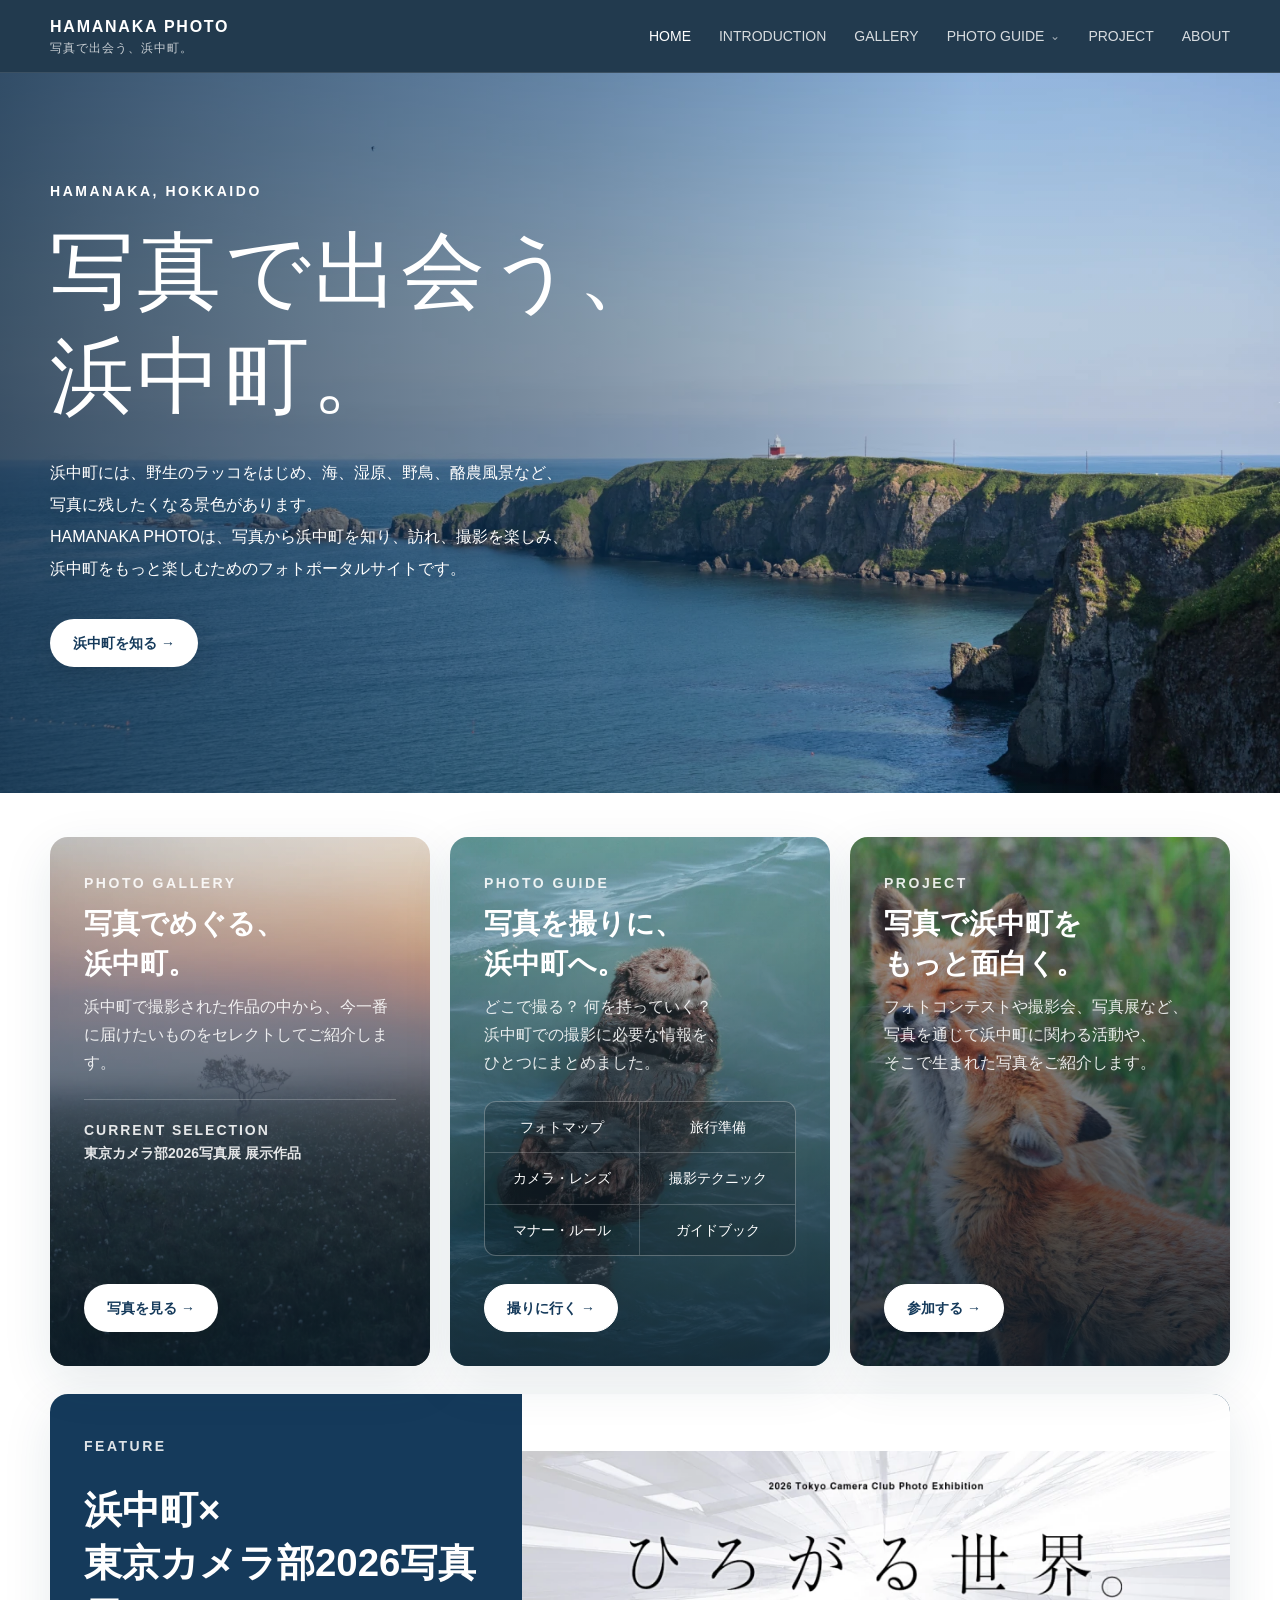
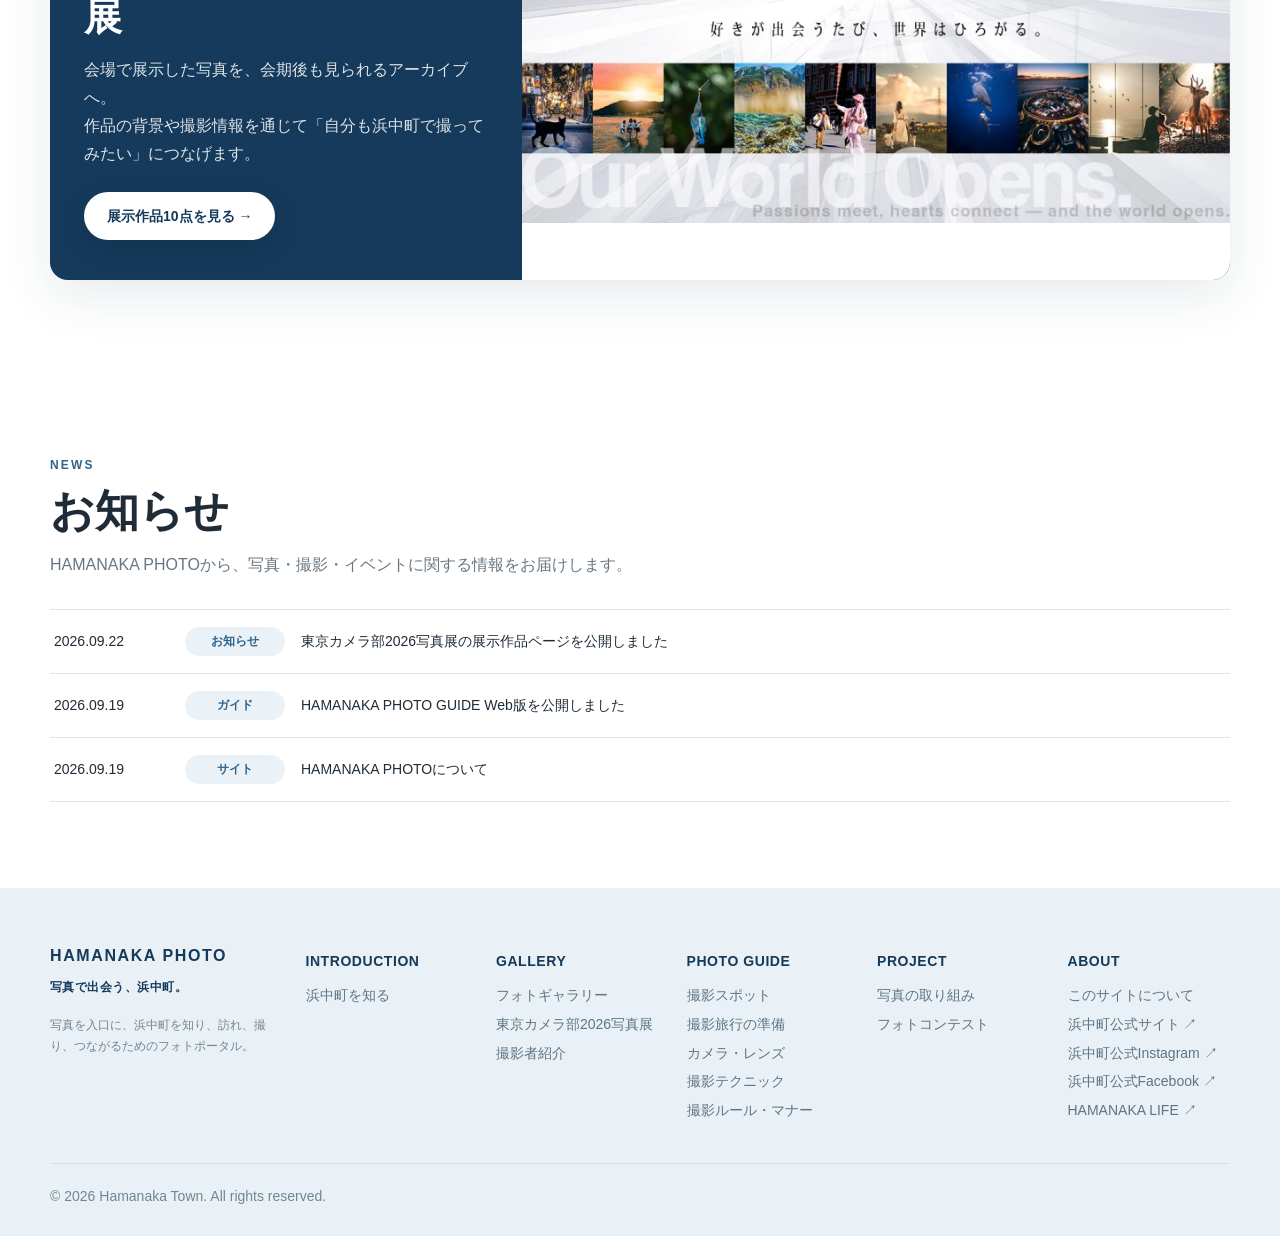
==== index.html @ 863e1f22 "Move gallery release to 18:30 JST" ====
<!doctype html>
<html lang="ja">
<head>
  <link rel="icon" href="favicon.ico" sizes="any">
  <link rel="icon" type="image/png" sizes="32x32" href="assets/icons/favicon-32.png">
  <link rel="apple-touch-icon" sizes="180x180" href="assets/icons/apple-touch-icon.png">
  <meta charset="utf-8">
  <meta name="viewport" content="width=device-width, initial-scale=1">
  <meta name="description" content="北海道浜中町の写真と撮影情報を紹介するフォトポータル。野生のラッコ、霧多布湿原、海、野鳥、酪農風景などの写真、撮影スポット、旅行準備、機材、撮影テクニック、マナーを紹介します。">
  <meta name="theme-color" content="#153a5b">
  <title>HAMANAKA PHOTO｜写真で出会う、浜中町。</title>
  <link rel="stylesheet" href="assets/css/style.css?v=3">
</head>
<body>
<a class="skip-link" href="#main">本文へ移動</a>

<header class="site-header">
  <div class="container header-inner">
    <a class="brand" href="index.html">HAMANAKA PHOTO<small>写真で出会う、浜中町。</small></a>
    <button class="menu-button" type="button" aria-expanded="false" aria-controls="site-nav">MENU</button>
    <nav class="site-nav" id="site-nav" aria-label="メインナビゲーション">
      <a href="index.html" aria-current="page">HOME</a>
      <a href="introduction.html">INTRODUCTION</a>
      <a href="gallery.html">GALLERY</a>
      <a href="guide.html">PHOTO GUIDE</a>
      <a href="project.html">PROJECT</a>
      <a href="about.html">ABOUT</a>
    </nav>
  </div>
</header>

<main id="main">
  <section class="hero">
    <div class="container hero-inner">
      <p class="eyebrow">HAMANAKA, HOKKAIDO</p>
      <h1>写真で出会う、<br>浜中町。</h1>
      <p class="hero-copy">
        浜中町には、野生のラッコをはじめ、海、湿原、野鳥、酪農風景など、<br>写真に残したくなる景色があります。<br>
        HAMANAKA PHOTOは、写真から浜中町を知り、訪れ、撮影を楽しみ、<br>浜中町をもっと楽しむためのフォトポータルサイトです。
      </p>
      <div class="hero-actions">
        <a class="btn btn-light" href="introduction.html">浜中町を知る →</a>
      </div>
    </div>
  </section>

  <div class="container home-main">
    <section class="feature-grid" aria-label="主なコンテンツ">
      <article class="feature-card gallery" data-home-selection-card>
        <p class="eyebrow">PHOTO GALLERY</p>
        <h2>写真でめぐる、<br>浜中町。</h2>
        <p>浜中町で撮影された作品の中から、今一番に届けたいものをセレクトしてご紹介します。</p>
        <div class="current-selection">
          <p class="current-selection-label" data-home-selection-status>COMING SOON</p>
          <p class="current-selection-title" data-home-selection-title aria-live="polite">9月22日18:30公開予定</p>
        </div>
        <div class="card-bottom">
          <a class="btn btn-light" href="gallery.html" data-home-selection-link>写真を見る →</a>
        </div>
      </article>

      <article class="feature-card guide">
        <p class="eyebrow">PHOTO GUIDE</p>
        <h2>写真を撮りに、<br>浜中町へ。</h2>
        <p>どこで撮る？ 何を持っていく？<br>浜中町での撮影に必要な情報を、<br>ひとつにまとめました。</p>
        <div class="mini-links">
          <a href="guide-article.html?article=photo-map">フォトマップ</a>
          <a href="guide-article.html?article=trip">旅行準備</a>
          <a href="guide-article.html?article=gear">カメラ・レンズ</a>
          <a href="guide-article.html?article=technique">撮影テクニック</a>
          <a href="guide-article.html?article=manner">マナー・ルール</a>
          <a href="guide.html#:~:text=ガイドブックを持っていく">ガイドブック</a>
        </div>
        <div class="card-bottom"><a class="btn btn-outline" href="guide.html">撮りに行く →</a></div>
      </article>

      <article class="feature-card project">
        <p class="eyebrow">PROJECT</p>
        <h2>写真で浜中町を<br>もっと面白く。</h2>
        <p>フォトコンテストや撮影会、写真展など、<br>写真を通じて浜中町に関わる活動や、<br>そこで生まれた写真をご紹介します。</p>
        <div class="card-bottom"><a class="btn btn-outline" href="project.html">参加する →</a></div>
      </article>
    </section>

    <section class="feature-banner" aria-label="東京カメラ部2026写真展 特集">
      <div class="copy">
        <p class="eyebrow">FEATURE</p>
        <h2>浜中町×<br>東京カメラ部2026写真展</h2>
        <p>会場で展示した写真を、会期後も見られるアーカイブへ。<br>作品の背景や撮影情報を通じて「自分も浜中町で撮ってみたい」につなげます。</p>
        <p class="feature-release-note" data-exhibition-before>9月22日18:30公開予定</p>
        <a class="btn btn-light" href="gallery.html?selection=tokyo-camera-club-2026" data-exhibition-after hidden>展示作品10点を見る →</a>
      </div>
      <div class="image"><img src="assets/images/01_home/05_CLUB.webp" alt="東京カメラ部2026写真展 キービジュアル"></div>
    </section>
  </div>

  <section class="section">
    <div class="container">
      <div class="section-head">
        <div>
          <h2 class="section-title"><small>NEWS</small>お知らせ</h2>
          <p class="section-lead">HAMANAKA PHOTOから、写真・撮影・イベントに関する情報をお届けします。</p>
        </div>
      </div>
      <div class="news-list">
        <div class="news-row" data-exhibition-news hidden><time datetime="2026-09-22">2026.09.22</time><span class="tag">お知らせ</span><a href="gallery.html?selection=tokyo-camera-club-2026">東京カメラ部2026写真展の展示作品ページを公開しました</a></div>
        <div class="news-row"><time datetime="2026-09-19">2026.09.19</time><span class="tag">ガイド</span><a href="guide.html">HAMANAKA PHOTO GUIDE Web版を公開しました</a></div>
        <div class="news-row"><time datetime="2026-09-19">2026.09.19</time><span class="tag">サイト</span><a href="about.html">HAMANAKA PHOTOについて</a></div>
      </div>
    </div>
  </section>
</main>

<footer class="site-footer">
  <div class="container footer-grid">
    <div class="footer-brand">HAMANAKA PHOTO<br><small>写真で出会う、浜中町。</small></div>
    <div class="footer-col"><h2>写真を見る</h2><a href="gallery.html" data-home-selection-link>現在のセレクション</a><a href="gallery.html?selection=tokyo-camera-club-2026">東京カメラ部2026写真展</a></div>
    <div class="footer-col"><h2>撮りに行く</h2><a href="guide.html">フォトガイド</a><a href="guide-article.html?article=photo-map">フォトマップ</a></div>
    <div class="footer-col"><h2>写真活動</h2><a href="project.html">PROJECT</a><a href="project.html#contest">フォトコンテスト</a></div>
    <div class="footer-col"><h2>ABOUT</h2><a href="introduction.html">浜中町を知る</a><a href="about.html">このサイトについて</a><a href="https://www.townhamanaka.jp/" target="_blank" rel="noopener">浜中町公式サイト ↗</a></div>
  </div>
  <div class="container copyright">© <span data-year></span> Hamanaka Town. All rights reserved.</div>
</footer>

<script src="assets/js/main.js?v=3"></script>
<script src="assets/js/home.js?v=2"></script>
<script src="assets/js/year.js?v=3"></script>
</body>
</html>
---- assets/css/style.css ----
:root {
  --navy: #153a5b;
  --blue: #2f648d;
  --blue-soft: #eaf2f7;
  --green: #6f8b72;
  --green-soft: #eef4ed;
  --sand: #a98654;
  --sand-soft: #f6f0e8;
  --ink: #1f2c38;
  --muted: #687783;
  --line: #dde5ea;
  --paper: #ffffff;
  --bg: #f7f9fa;
  --max: 1180px;
  --radius: 18px;
  --shadow:
    0 16px 50px rgba(22, 55, 82, 0.10);
}

* {
  box-sizing: border-box;
}


html {
  scroll-behavior: smooth;
}


body {
  margin: 0;

  font-size: 16px;

  color: var(--ink);
  background: var(--paper);

  font-family:
    "Noto Sans JP",
    "Yu Gothic",
    "Hiragino Kaku Gothic ProN",
    Meiryo,
    sans-serif;

  line-height: 1.75;

  -webkit-font-smoothing:
    antialiased;
}


img {
  display: block;
  max-width: 100%;
}


a {
  color: inherit;
  text-decoration: none;
}


button,
input,
select,
textarea {
  font: inherit;
}


button {
  cursor: pointer;
}



/* =========================
   ACCESSIBILITY
========================= */

.skip-link {
  position: absolute;

  left: -9999px;
  top: 0;

  z-index: 1000;

  padding: 10px 14px;

  background: #fff;
}


.skip-link:focus {
  left: 10px;
  top: 10px;
}



/* =========================
   COMMON
========================= */

.container {
  width:
    min(
      var(--max),
      calc(100% - 48px)
    );

  margin-inline: auto;
}



/* =========================
   HEADER
========================= */

.site-header {
  position: sticky;

  top: 0;

  z-index: 50;

  border-bottom:
    1px solid
    rgba(255, 255, 255, .12);

  background:
    rgba(16, 42, 63, .92);

  backdrop-filter:
    blur(14px);
}


.header-inner {
  min-height: 72px;

  display: flex;

  align-items: center;
  justify-content: space-between;

  gap: 24px;
}


.brand {
  color: #fff;

  font-weight: 700;

  letter-spacing: .11em;

  line-height: 1.2;
}


.brand small {
  display: block;

  margin-top: 5px;

  font-size: 12px;
  font-weight: 500;

  letter-spacing: .08em;

  opacity: .75;
}


.site-nav {
  display: flex;

  align-items: center;

  gap: 28px;

  color: #fff;

  font-size: 14px;
}


.site-nav a {
  opacity: .82;

  transition: .2s;
}


.site-nav a:hover,
.site-nav a[aria-current="page"] {
  opacity: 1;
}


.menu-button {
  display: none;

  padding: 8px 13px;

  border:
    1px solid
    rgba(255, 255, 255, .28);

  border-radius: 999px;

  background: transparent;

  color: #fff;
}



/* =========================
   HERO
========================= */

.hero {
  min-height: 720px;

  display: grid;

  align-items: center;

  color: #fff;

  background:

    linear-gradient(
      90deg,
      rgba(12, 38, 61, .76) 0%,
      rgba(12, 38, 61, .40) 45%,
      rgba(12, 38, 61, .08) 76%
    ),

    url("../images/01_home/01_HOME.webp")
    center 46% /
    cover
    no-repeat;
}


.hero-inner {
  padding:
    100px 0 120px;
}


.eyebrow {
  margin:
    0 0 16px;

  font-size: 14px;
  font-weight: 700;

  letter-spacing: .18em;

  text-transform: uppercase;
}


.hero h1 {
  max-width: 720px;

  margin: 0;

  font-family:
    "Noto Serif CJK JP",
    "Yu Mincho",
    serif;

  font-size:
    clamp(
      46px,
      7vw,
      84px
    );

  font-weight: 500;

  line-height: 1.25;

  letter-spacing: .04em;
}


.hero-copy {
  max-width: 590px;

  margin:
    28px 0 0;

  font-size: 16px;

  line-height: 2;

  text-shadow:
    0 2px 20px
    rgba(0, 0, 0, .24);
}


.hero-actions {
  display: flex;

  flex-wrap: wrap;

  gap: 12px;

  margin-top: 34px;
}



/* =========================
   BUTTON
========================= */

.btn {
  display: inline-flex;

  align-items: center;
  justify-content: center;

  min-height: 48px;

  padding:
    0 22px;

  border:
    1px solid transparent;

  border-radius: 999px;

  font-size: 14px;
  font-weight: 700;

  transition:
    transform .2s,
    box-shadow .2s,
    background .2s;
}


.btn:hover {
  transform:
    translateY(-2px);
}


.btn-light {
  background: #fff;

  color: var(--navy);

  box-shadow:
    0 8px 30px
    rgba(0, 0, 0, .12);
}


.btn-ghost {
  border-color:
    rgba(255, 255, 255, .55);

  color: #fff;

  background:
    rgba(255, 255, 255, .08);
}


.btn-blue {
  color: #fff;

  background:
    var(--blue);
}


.btn-outline {
  border-color:
    var(--line);

  background: #fff;

  color: var(--navy);
}


.btn-muted {
  color: var(--muted);

  background: #edf1f3;

  cursor: default;
}



/* =========================
   HOME
========================= */

.home-main {
  padding:
    44px 0 92px;
}


.feature-grid {
  display: grid;

  grid-template-columns:
    repeat(3, 1fr);

  gap: 20px;
}


.feature-card {
  position: relative;

  display: flex;

  flex-direction: column;

  min-height: 500px;

  padding: 34px;

  overflow: hidden;

  border-radius:
    var(--radius);

  box-shadow:
    var(--shadow);
}


.feature-card::before {
  content: "";

  position: absolute;

  inset: 0;

  z-index: 0;
}


.feature-card > * {
  position: relative;

  z-index: 1;
}


.feature-card h2 {
  margin:
    8px 0 8px;

  font-size: 28px;

  line-height: 1.45;

  font-weight: 600;
}


.feature-card p {
  margin: 0;

  color: inherit;

  opacity: .88;
}


.feature-card .card-bottom {
  margin-top: auto;

  padding-top: 28px;
}



/* PHOTO GALLERY */

.feature-card.gallery {
  color: #fff;

  background:

    url("../images/01_home/02_GALLERY.webp")
    center /
    cover
    no-repeat;
}


.feature-card.gallery::before {
  background:

    linear-gradient(
      180deg,
      rgba(9, 27, 42, .08),
      rgba(9, 27, 42, .78)
    );
}



/* PHOTO GUIDE */

.feature-card.guide {
  color: var(--ink);

  background:

    url("../images/01_home/03_GUIDE.webp")
    center /
    cover
    no-repeat;
}


.feature-card.guide::before {
  background:

    linear-gradient(
      180deg,
      rgba(246, 250, 245, .80),
      rgba(238, 245, 237, .95)
    );
}



/* PROJECT */

.feature-card.project {
  color: var(--ink);

  background:

    url("../images/01_home/04_PROJECT.webp")
    center /
    cover
    no-repeat;
}


.feature-card.project::before {
  background:

    linear-gradient(
      180deg,
      rgba(255, 255, 255, .48),
      rgba(247, 241, 232, .96)
    );
}



/* CURRENT SELECTION */

.current-selection {
  margin-top: 22px;

  padding-top: 18px;

  border-top:
    1px solid
    rgba(255, 255, 255, .22);
}


.current-selection-label {
  margin:
    0 0 6px;

  font-size: 14px;

  font-weight: 700;

  letter-spacing: .14em;

  opacity: .72;
}


.current-selection-title {
  margin: 0;

  font-size: 14px;

  font-weight: 700;

  line-height: 1.6;
}



/* PHOTO GUIDE LINKS */

.mini-links {
  display: grid;

  grid-template-columns:
    1fr 1fr;

  margin-top: 24px;

  overflow: hidden;

  border:
    1px solid
    rgba(31, 44, 56, .12);

  border-radius: 12px;

  background:
    rgba(255, 255, 255, .55);
}


.mini-links a {
  padding:
    13px 10px;

  text-align: center;

  font-size: 14px;

  border-right:
    1px solid
    rgba(31, 44, 56, .10);

  border-bottom:
    1px solid
    rgba(31, 44, 56, .10);
}


.mini-links a:nth-child(2n) {
  border-right: 0;
}


.mini-links a:nth-last-child(-n+2) {
  border-bottom: 0;
}


.mini-links a:hover {
  background:
    rgba(255, 255, 255, .94);
}



/* =========================
   FEATURE
========================= */

.feature-banner {
  margin-top: 28px;

  display: grid;

  grid-template-columns:
    minmax(280px, .8fr)
    minmax(0, 1.2fr);

  min-height: 310px;

  overflow: hidden;

  border-radius:
    var(--radius);

  color: #fff;

  background:
    var(--navy);

  box-shadow:
    var(--shadow);
}


.feature-banner .copy {
  padding:
    40px 34px;
}


.feature-banner h2 {
  margin:
    8px 0 12px;

  font-size:
    clamp(
      26px,
      3vw,
      40px
    );

  line-height: 1.4;
}


.feature-banner p {
  max-width: 600px;

  margin:
    0 0 24px;

  opacity: .86;
}


.feature-banner .image {
  display: flex;

  align-items: center;
  justify-content: center;

  min-width: 0;

  overflow: hidden;

  background: #fff;
}


.feature-banner .image img {
  width: 100%;
  height: 100%;

  object-fit: contain;
}



/* =========================
   SECTION
========================= */

.section {
  padding:
    86px 0;
}


.section-soft {
  background:
    var(--bg);
}


.section-head {
  display: flex;

  align-items: end;

  justify-content:
    space-between;

  gap: 20px;

  margin-bottom: 30px;
}


.section-title {
  margin: 0;

  font-size:
    clamp(
      28px,
      4vw,
      44px
    );

  line-height: 1.3;
}


.section-title small {
  display: block;

  margin-bottom: 8px;

  color: var(--blue);

  font-size: 12px;

  letter-spacing: .18em;

  text-transform: uppercase;
}


.section-lead {
  max-width: 680px;

  margin:
    12px 0 0;

  color: var(--muted);
}



/* =========================
   GALLERY
========================= */

.preview-grid,
.gallery-grid {
  display: grid;

  grid-template-columns:
    repeat(3, 1fr);

  gap: 18px;
}


.photo-card {
  overflow: hidden;

  border:
    1px solid
    var(--line);

  border-radius: 16px;

  background: #fff;

  transition:
    transform .2s,
    box-shadow .2s;
}


.photo-card:hover {
  transform:
    translateY(-3px);

  box-shadow:
    var(--shadow);
}


.photo-card button {
  width: 100%;

  padding: 0;

  border: 0;

  background:
    transparent;

  text-align: left;

  color: inherit;
}


.photo-thumb {
  width: 100%;

  aspect-ratio: 4 / 3;

  object-fit: cover;
}


.photo-meta {
  padding:
    18px 19px 20px;
}


.photo-meta h3 {
  margin:
    0 0 6px;

  font-size: 17px;
}


.photo-meta p {
  margin: 0;

  color: var(--muted);

  font-size: 14px;
}



/* =========================
   PAST SELECTIONS
========================= */

[data-current-link][hidden] {
  display:
    none !important;
}

.gallery-page [hidden],
.feature-banner [hidden],
.news-row[hidden],
.site-footer [hidden] {
  display: none !important;
}

html:not(.gallery-exhibition-released) a[href*="selection=tokyo-camera-club-2026"],
html:not(.gallery-exhibition-released) a[href="gallery.html#author"] {
  display: none !important;
}


.past-selection-grid {
  display: grid;

  grid-template-columns:
    repeat(
      3,
      minmax(0, 1fr)
    );

  gap: 22px;
}


.selection-card {
  overflow: hidden;

  border:
    1px solid
    var(--line);

  border-radius: 16px;

  background: #fff;

  transition:
    transform .2s ease,
    box-shadow .2s ease;
}


.selection-card:hover {
  transform:
    translateY(-4px);

  box-shadow:
    var(--shadow);
}


.selection-card a {
  display: block;

  height: 100%;
}


.selection-card-image {
  overflow: hidden;

  aspect-ratio:
    16 / 10;

  background:
    #edf2f5;
}


.selection-card-image img {
  width: 100%;
  height: 100%;

  object-fit: cover;

  transition:
    transform .35s ease;
}


.selection-card:hover
.selection-card-image img {
  transform:
    scale(1.03);
}


.selection-card-copy {
  padding: 22px;
}


.selection-year {
  margin:
    0 0 6px;

  color:
    var(--blue);

  font-size: 12px;

  font-weight: 700;

  letter-spacing: .12em;
}


.selection-card-copy h3 {
  margin:
    0 0 10px;

  font-size: 19px;

  line-height: 1.5;
}


.selection-card-copy p {
  margin: 0;

  color:
    var(--muted);

  font-size: 14px;

  line-height: 1.8;
}


.selection-link {
  display: inline-block;

  margin-top: 18px;

  color:
    var(--blue);

  font-size: 14px;

  font-weight: 700;
}



/* =========================
   NEWS
========================= */

.news-list {
  border-top:
    1px solid
    var(--line);
}


.news-row {
  display: grid;

  grid-template-columns:
    115px
    100px
    1fr;

  gap: 16px;

  align-items: center;

  padding:
    17px 4px;

  border-bottom:
    1px solid
    var(--line);

  font-size: 14px;
}


.tag {
  display: inline-flex;

  justify-content: center;

  padding:
    4px 8px;

  border-radius: 999px;

  background:
    var(--blue-soft);

  color:
    var(--blue);

  font-size: 12px;

  font-weight: 700;
}



/* =========================
   PAGE HERO
========================= */

.page-hero {
  padding:
    92px 0 70px;

  background:

    linear-gradient(
      135deg,
      #edf4f8,
      #f9fbfc
    );

  border-bottom:
    1px solid
    var(--line);
}


.page-hero h1 {
  margin:
    7px 0 10px;

  font-size:
    clamp(
      40px,
      6vw,
      68px
    );

  font-family:
    "Noto Serif CJK JP",
    "Yu Mincho",
    serif;

  font-weight: 500;

  line-height: 1.25;
}


.page-hero p {
  max-width: 720px;

  margin: 0;

  color:
    var(--muted);
}



/* =========================
   PHOTOGRAPHERS
========================= */

.author-grid {
  display: grid;

  grid-template-columns:
    repeat(
      2,
      minmax(0, 1fr)
    );

  gap: 24px;

  align-items: start;
}


.author-card {
  display: block;

  align-self: start;

  min-width: 0;

  margin: 0;

  padding: 24px;

  border:
    1px solid
    var(--line);

  border-radius: 14px;

  background: #fff;

  box-shadow:

    0 5px 20px
    rgba(35, 55, 80, .06);
}


.author-fixed {
  display: grid;

  grid-template-columns:
    120px
    minmax(0, 1fr);

  gap: 22px;

  align-items: start;

  min-height: 120px;
}


.author-photo {
  display: block;

  width: 120px;
  height: 120px;

  margin: 0;

  object-fit: cover;

  border-radius: 50%;

  background:
    #edf2f5;

  align-self: start;
}


.author-info {
  min-width: 0;

  padding-top: 3px;
}


.author-info .eyebrow {
  margin:
    0 0 6px;

  color:
    #6482a0;

  font-size: 14px;

  font-weight: 700;

  letter-spacing: .14em;
}


.author-info h2,
.author-info h3 {
  margin:
    0 0 12px;

  color:
    #26384b;

  font-size: 20px;

  font-weight: 500;

  line-height: 1.5;
}


.author-en {
  display: block;

  margin-top: 2px;

  color:
    #758291;

  font-size: 14px;

  font-weight: 400;
}


.took-photos {
  margin: 0;

  color:
    #667789;

  font-size: 14px;

  line-height: 1.7;

  letter-spacing: .03em;
}



/* PROFILE DETAILS */

.author-details {
  margin-top: 20px;

  border-top:
    1px solid
    #e2e8ee;
}


.author-details summary {
  position: relative;

  min-height: 44px;

  padding:
    14px 40px 8px 0;

  list-style: none;

  cursor: pointer;

  color:
    #55799d;

  font-size: 14px;

  font-weight: 500;

  letter-spacing: .05em;

  user-select: none;

  transition:
    color .2s ease;
}


.author-details
summary::-webkit-details-marker {
  display: none;
}


.author-details
summary::marker {
  content: "";
}


.author-details
summary::after {
  content: "+";

  position: absolute;

  top: 8px;
  right: 3px;

  color:
    #65819c;

  font-size: 24px;

  font-weight: 300;

  line-height: 1;
}


.author-details[open]
summary::after {
  content: "−";
}


.author-details
summary:hover {
  color:
    #274f78;
}


.author-details
summary:focus-visible {
  outline:
    2px solid
    var(--blue);

  outline-offset: 4px;

  border-radius: 4px;
}


.author-profile {
  padding:
    12px 0 4px;

  animation:
    authorProfileOpen
    .22s ease;
}


.author-profile p {
  margin: 0;

  color:
    #637285;

  font-size: 14px;

  line-height: 1.9;
}


@keyframes authorProfileOpen {

  from {
    opacity: 0;

    transform:
      translateY(-5px);
  }

  to {
    opacity: 1;

    transform:
      translateY(0);
  }

}



/* =========================
   PHOTO GUIDE
========================= */

.guide-index {
  display: grid;

  grid-template-columns:
    repeat(3, 1fr);

  gap: 18px;
}


.guide-tile {
  min-height: 180px;

  padding: 24px;

  border:
    1px solid
    var(--line);

  border-radius: 16px;

  background: #fff;
}


.guide-tile .num {
  color:
    var(--green);

  font-size: 12px;

  font-weight: 700;

  letter-spacing: .14em;
}


.guide-tile h2 {
  margin:
    8px 0 6px;

  font-size: 20px;
}


.guide-tile p {
  margin: 0;

  color:
    var(--muted);

  font-size: 14px;
}


.guide-block {
  display: grid;

  grid-template-columns:
    .85fr 1.15fr;

  gap: 36px;

  align-items: center;

  padding:
    34px 0;

  border-bottom:
    1px solid
    var(--line);
}


.guide-block img {
  width: 100%;

  aspect-ratio: 4 / 3;

  object-fit: cover;

  border-radius: 16px;
}


.guide-block h2 {
  margin:
    0 0 10px;

  font-size: 28px;
}


.guide-block p {
  color:
    var(--muted);
}


.check-list {
  margin:
    18px 0 0;

  padding-left: 1.25em;
}


.check-list li {
  margin:
    7px 0;
}


.spot-grid {
  display: grid;

  grid-template-columns:
    repeat(3, 1fr);

  gap: 16px;
}


.spot-card {
  padding: 22px;

  border:
    1px solid
    var(--line);

  border-radius: 14px;

  background: #fff;
}


.spot-card h3 {
  margin:
    0 0 6px;
}


.spot-card p {
  margin: 0;

  color:
    var(--muted);

  font-size: 14px;
}



/* =========================
   PROJECT
========================= */

.project-page-title {
  white-space: pre-line;
}

.project-grid {
  display: grid;
  grid-template-columns: repeat(3, minmax(0, 1fr));
  gap: 18px;
}

.project-card {
  min-width: 0;
  min-height: 280px;
  overflow: hidden;
  display: flex;
  flex-direction: column;
  border: 1px solid var(--line);
  border-radius: 18px;
  background: #fff;
}

.project-card-visual {
  overflow: hidden;
  aspect-ratio: 16 / 9;
  background: #edf2f5;
}

.project-card-visual img {
  width: 100%;
  height: 100%;
  object-fit: cover;
}

.project-card-body {
  display: flex;
  flex: 1;
  flex-direction: column;
  min-width: 0;
  padding: 30px;
}

.project-card .eyebrow {
  margin: 0;
  color: var(--blue);
}

.project-card h2 {
  margin: 8px 0;
  font-size: 24px;
  line-height: 1.45;
}

.project-card-text {
  margin: 0;
  color: var(--muted);
  font-size: 16px;
  line-height: 1.85;
}

.project-card-footer {
  margin-top: auto;
  padding-top: 30px;
}

.project-card .status {
  padding-top: 0;
  color: var(--sand);
  font-size: 14px;
  font-weight: 700;
  letter-spacing: .04em;
}
.project-card.is-coming-soon { min-height: 330px; background: linear-gradient(145deg, #fff 0%, #f3f7f9 100%); }
.project-card.is-coming-soon .project-card-body { align-items: center; justify-content: center; text-align: center; }
.project-card.is-coming-soon h2 { margin: 0; color: var(--navy); font-size: clamp(22px, 2.1vw, 30px); letter-spacing: .08em; }
.project-card.is-coming-soon .project-card-text { margin-top: 18px; font-size: 14px; }
.project-card.is-coming-soon .project-card-footer { margin-top: 24px; padding-top: 0; order: -1; }
.project-card.is-coming-soon .status { color: var(--blue); font-size: clamp(24px, 3vw, 36px); font-weight: 800; letter-spacing: .14em; }

.project-card .status-open {
  color: var(--green);
}

.project-card .status-report {
  color: var(--blue);
}

.project-card .status-archive,
.project-card .status-neutral {
  color: var(--muted);
}

.project-card-action {
  margin-top: 16px;
}

.project-card-action .btn {
  width: 100%;
}

.project-empty {
  grid-column: 1 / -1;
  margin: 0;
  padding: 30px;
  border: 1px solid var(--line);
  border-radius: 18px;
  background: var(--bg);
}

@media (max-width: 900px) {
  .project-grid {
    grid-template-columns: repeat(2, minmax(0, 1fr));
  }
}

@media (max-width: 620px) {
  .project-grid {
    grid-template-columns: 1fr;
  }

  .project-card {
    min-height: 0;
  }

  .project-card-body {
    padding: 24px;
  }
}


/* =========================
   ABOUT
========================= */

.about-grid {
  display: grid;

  grid-template-columns:
    1fr 1fr;

  gap: 30px;
}


.note {
  padding:
    20px 22px;

  border-left:
    4px solid
    var(--blue);

  background:
    var(--blue-soft);

  border-radius:
    0 12px 12px 0;
}



/* =========================
   MODAL
========================= */

.modal {
  position: fixed;

  inset: 0;

  z-index: 100;

  display: none;

  align-items: center;
  justify-content: center;

  padding: 30px;

  background:
    rgba(7, 19, 29, .88);
}


.modal.open {
  display: flex;
}


.modal-dialog {
  width:
    calc(100vw - 40px);

  max-width: 1600px;

  height:
    min(90vh, 900px);

  overflow: hidden;

  border-radius: 18px;

  background: #fff;

  box-shadow:

    0 30px 80px
    rgba(0, 0, 0, .35);
}


.modal-grid {
  display: grid;

  grid-template-columns:
    3fr 1fr;

  height: 100%;
}


.modal-image-wrap {
  display: flex;

  align-items: center;
  justify-content: center;

  height: 100%;

  min-height: 0;

  overflow: hidden;

  background:
    #09131c;
}


.modal-image {
  display: block;

  width: 100%;
  height: 100%;

  max-width: 100%;
  max-height: 100%;

  object-fit: contain;
}


.modal-copy {
  position: relative;

  display: flex;

  flex-direction: column;

  height: 100%;

  min-height: 0;

  padding: 34px;

  overflow-y: auto;
}


.modal-copy h2 {
  margin:
    8px 0 10px;

  font-size: 30px;
}


.modal-copy dl {
  margin:
    20px 0;
}


.modal-copy dt {
  color:
    var(--muted);

  font-size: 14px;
}


.modal-copy dd {
  margin:
    0 0 10px;
}


.modal-close {
  float: right;

  width: 40px;
  height: 40px;

  border: 0;

  border-radius: 999px;

  background:
    #edf1f3;
}


.modal-nav {
  position: sticky;

  bottom: 0;

  display: flex;

  gap: 10px;

  margin-top: auto;

  padding-top: 18px;

  border-top:
    1px solid
    var(--line);

  background: #fff;
}


.modal-nav .btn {
  flex: 1;
}



/* =========================
   FOOTER
========================= */

.site-footer {
  padding:
    54px 0 28px;

  background:
    #eaf1f6;

  color:
    #496174;
}


.footer-grid {
  display: grid;

  grid-template-columns:
    1.5fr
    repeat(4, 1fr);

  gap: 34px;
}


.footer-brand {
  font-weight: 800;

  letter-spacing: .1em;

  color:
    var(--navy);
}


.footer-col h2 {
  margin:
    0 0 12px;

  font-size: 14px;

  color:
    var(--navy);
}


.footer-col a {
  display: block;

  margin:
    7px 0;

  font-size: 14px;
}


.copyright {
  margin-top: 34px;

  padding-top: 20px;

  border-top:
    1px solid
    #d3e0e9;

  font-size: 14px;

  color:
    #728593;
}



/* =========================
   TABLET
========================= */

@media (max-width: 900px) {


  .container {
    width:
      min(
        var(--max),
        calc(100% - 34px)
      );
  }


  .menu-button {
    display: inline-flex;
  }


  .site-nav {
    display: none;

    position: absolute;

    top: 72px;

    left: 0;
    right: 0;

    padding:
      18px 24px 24px;

    flex-direction: column;

    align-items:
      flex-start;

    gap: 14px;

    background:
      rgba(16, 42, 63, .98);
  }


  .site-nav.open {
    display: flex;
  }


  .hero {
    min-height: 640px;
  }


  .feature-grid {
    grid-template-columns:
      1fr 1fr;
  }


  .feature-card.project {
    grid-column:
      1 / -1;

    min-height: 350px;
  }


  .feature-banner {
    grid-template-columns:
      1fr 1fr;
  }


  .gallery-grid,
  .preview-grid {
    grid-template-columns:
      repeat(2, 1fr);
  }


  .past-selection-grid {
    grid-template-columns:
      repeat(
        2,
        minmax(0, 1fr)
      );
  }


  .author-fixed {
    grid-template-columns:
      100px
      minmax(0, 1fr);

    gap: 18px;

    min-height: 100px;
  }


  .author-photo {
    width: 100px;
    height: 100px;
  }


  .author-info h2,
  .author-info h3 {
    font-size: 18px;
  }


  .guide-index,
  .spot-grid,
  .project-grid {
    grid-template-columns:
      1fr 1fr;
  }


  .guide-block {
    grid-template-columns:
      1fr;
  }


  .footer-grid {
    grid-template-columns:
      1.5fr
      1fr
      1fr;
  }


  .modal-grid {
    grid-template-columns:
      1fr;
  }


  .modal-image-wrap {
    min-height: 320px;
  }

}



/* =========================
   SMARTPHONE
========================= */

@media (max-width: 620px) {


  .container {
    width:
      min(
        var(--max),
        calc(100% - 26px)
      );
  }


  .header-inner {
    min-height: 64px;
  }


  .site-nav {
    top: 64px;
  }


  .hero {
    min-height: 580px;

    background-position:
      58% center;
  }


  .hero-inner {
    padding:
      74px 0 88px;
  }


  .hero-copy {
    font-size: 16px;
  }


  .hero-actions .btn {
    width: 100%;
  }


  .home-main {
    padding-top: 22px;
  }


  .feature-grid,
  .preview-grid,
  .gallery-grid,
  .guide-index,
  .spot-grid,
  .project-grid,
  .about-grid {
    grid-template-columns:
      1fr;
  }


  .feature-card {
    min-height: 430px;

    padding: 28px;
  }


  .feature-card.project {
    grid-column: auto;
  }


  .feature-banner {
    grid-template-columns:
      1fr;
  }


  .feature-banner .copy {
    padding:
      30px 26px;
  }


  .feature-banner .image {
    min-height: 240px;
  }


  .feature-banner .image img {
    height: auto;

    max-height: 320px;
  }


  .section {
    padding:
      64px 0;
  }


  .section-head {
    align-items:
      flex-start;

    flex-direction:
      column;
  }


  .news-row {
    grid-template-columns:
      92px
      82px;

    gap: 10px;
  }


  .news-row a {
    grid-column:
      1 / -1;
  }


  .past-selection-grid {
    grid-template-columns:
      1fr;
  }


  .author-grid {
    grid-template-columns:
      1fr;

    gap: 16px;
  }


  .author-card {
    padding: 18px;
  }


  .author-fixed {
    grid-template-columns:
      85px
      minmax(0, 1fr);

    gap: 15px;

    min-height: 85px;
  }


  .author-photo {
    width: 85px;
    height: 85px;
  }


  .author-info h2,
  .author-info h3 {
    font-size: 16px;
  }


  .author-en {
    font-size: 14px;
  }


  .footer-grid {
    grid-template-columns:
      1fr 1fr;
  }


  .footer-brand {
    grid-column:
      1 / -1;
  }


  .modal {
    padding: 12px;
  }


  .modal-copy {
    padding:
      24px 20px;
  }


  .modal-image-wrap {
    min-height: 240px;
  }

}



/* =========================
   REDUCED MOTION
========================= */

@media (
  prefers-reduced-motion:
  reduce
) {

  html {
    scroll-behavior: auto;
  }


  .author-profile {
    animation: none;
  }

}

/* =========================================
   HOME 3 CARDS
   DARK MASK STYLE
========================================= */

/* PHOTO GUIDE */
.feature-card.guide {
  color: #fff;
}

.feature-card.guide::before {
  background:
    linear-gradient(
      180deg,
      rgba(9, 27, 42, .12),
      rgba(9, 27, 42, .82)
    );
}


/* PROJECT */
.feature-card.project {
  color: #fff;
}

.feature-card.project::before {
  background:
    linear-gradient(
      180deg,
      rgba(9, 27, 42, .12),
      rgba(9, 27, 42, .82)
    );
}


/* PHOTO GUIDE内の4つの小ボタン */
.feature-card.guide .mini-links {
  border-color:
    rgba(255, 255, 255, .28);

  background:
    rgba(0, 0, 0, .18);
}

.feature-card.guide .mini-links a {
  color: #fff;

  border-color:
    rgba(255, 255, 255, .20);
}

.feature-card.guide .mini-links a:hover {
  background:
    rgba(255, 255, 255, .14);
}


/* GUIDE・PROJECT下部ボタン */
.feature-card.guide .btn-outline,
.feature-card.project .btn-outline {
  border-color: #fff;
  background: #fff;
  color: var(--navy);
}

/* =========================================
   PHOTOGRAPHER
   SNS / QR / RELATED LINKS
========================================= */

.author-socials {
  margin-top: 26px;

  padding-top: 22px;

  border-top:
    1px solid
    var(--line);
}


.author-social-title {
  margin:
    0 0 14px;

  color:
    var(--navy);

  font-size: 14px;
  font-weight: 700;

  letter-spacing: .10em;
}


/* 最大3件を想定 */

.author-social-grid {
  display: grid;

  grid-template-columns:
    repeat(
      3,
      minmax(0, 1fr)
    );

  gap: 12px;
}


/* カード全体をリンク化 */

.author-social-link {
  display: flex;

  flex-direction: column;

  min-width: 0;

  overflow: hidden;

  border:
    1px solid
    var(--line);

  border-radius: 12px;

  background: #fff;

  color:
    inherit;

  text-decoration: none;

  transition:
    transform .2s ease,
    border-color .2s ease,
    box-shadow .2s ease;
}


.author-social-link:hover {
  transform:
    translateY(-3px);

  border-color:
    #bfd1de;

  box-shadow:
    0 10px 28px
    rgba(22, 55, 82, .10);
}


.author-social-link:focus-visible {
  outline:
    2px solid
    var(--blue);

  outline-offset: 3px;
}


/* QRコード・画像部分 */

.author-social-image {
  display: flex;

  align-items: center;
  justify-content: center;

  width: 100%;

  aspect-ratio:
    1 / 1;

  padding: 12px;

  overflow: hidden;

  background: #fff;
}


.author-social-image img {
  display: block;

  width: 100%;
  height: 100%;

  object-fit: contain;
}


/* SNS情報 */

.author-social-copy {
  display: flex;

  flex-direction: column;

  align-items: center;

  min-height: 72px;

  padding:
    11px 10px 13px;

  border-top:
    1px solid
    var(--line);

  text-align: center;
}


/* Instagram / X / Webサイト等 */

.author-social-platform {
  display: block;

  margin-bottom: 4px;

  color:
    var(--blue);

  font-size: 12px;
  font-weight: 700;

  line-height: 1.4;

  letter-spacing: .08em;

  text-transform: uppercase;
}


/* アカウント名 */

.author-social-account {
  display: block;

  max-width: 100%;

  color:
    var(--navy);

  font-size: 14px;
  font-weight: 700;

  line-height: 1.55;

  overflow-wrap: anywhere;
}


/* 外部リンクを示す補助表示 */

.author-social-open {
  display: block;

  margin-top: auto;

  padding-top: 5px;

  color:
    var(--muted);

  font-size: 12px;

  line-height: 1.4;
}


/* =========================================
   TABLET
========================================= */

@media (max-width: 900px) {

  .author-social-grid {
    grid-template-columns:
      repeat(
        2,
        minmax(0, 1fr)
      );
  }

}


/* =========================================
   SMARTPHONE
========================================= */

@media (max-width: 480px) {

  .author-social-grid {
    grid-template-columns:
      1fr;
  }


  .author-social-link {
    display: grid;

    grid-template-columns:
      110px
      minmax(0, 1fr);

    align-items: center;
  }


  .author-social-image {
    width: 110px;

    aspect-ratio:
      1 / 1;

    padding: 10px;
  }


  .author-social-copy {
    align-items:
      flex-start;

    justify-content:
      center;

    min-height: 110px;

    padding:
      14px 16px;

    border-top: 0;

    border-left:
      1px solid
      var(--line);

    text-align: left;
  }

}

/* =========================
   GALLERY TYPOGRAPHY
========================= */

.gallery-page .site-nav { font-size: 16px; }
.gallery-page .section-title { font-size: 26px; }
.gallery-page .section-title small { font-size: 14px; }
.gallery-page .photo-meta h3 { font-size: 18px; }
.gallery-page .author-social-platform,
.gallery-page .author-social-open { font-size: 14px; }
.gallery-page .author-details summary,
.gallery-page .author-profile p,
.gallery-page .btn,
.gallery-page .site-footer .footer-col > a { font-size: 16px; }
.gallery-page .modal-copy h2 { font-size: 26px; }
.gallery-page .past-selection-grid > .section-lead:only-child {
  grid-column: 1 / -1;
  max-width: none;
}

@media (max-width: 620px) {
  .gallery-page .section-title { font-size: 22px; }
  .gallery-page .author-info h2,
  .gallery-page .author-info h3 { font-size: 18px; }
  .gallery-page .modal-copy h2 { font-size: 22px; }
}
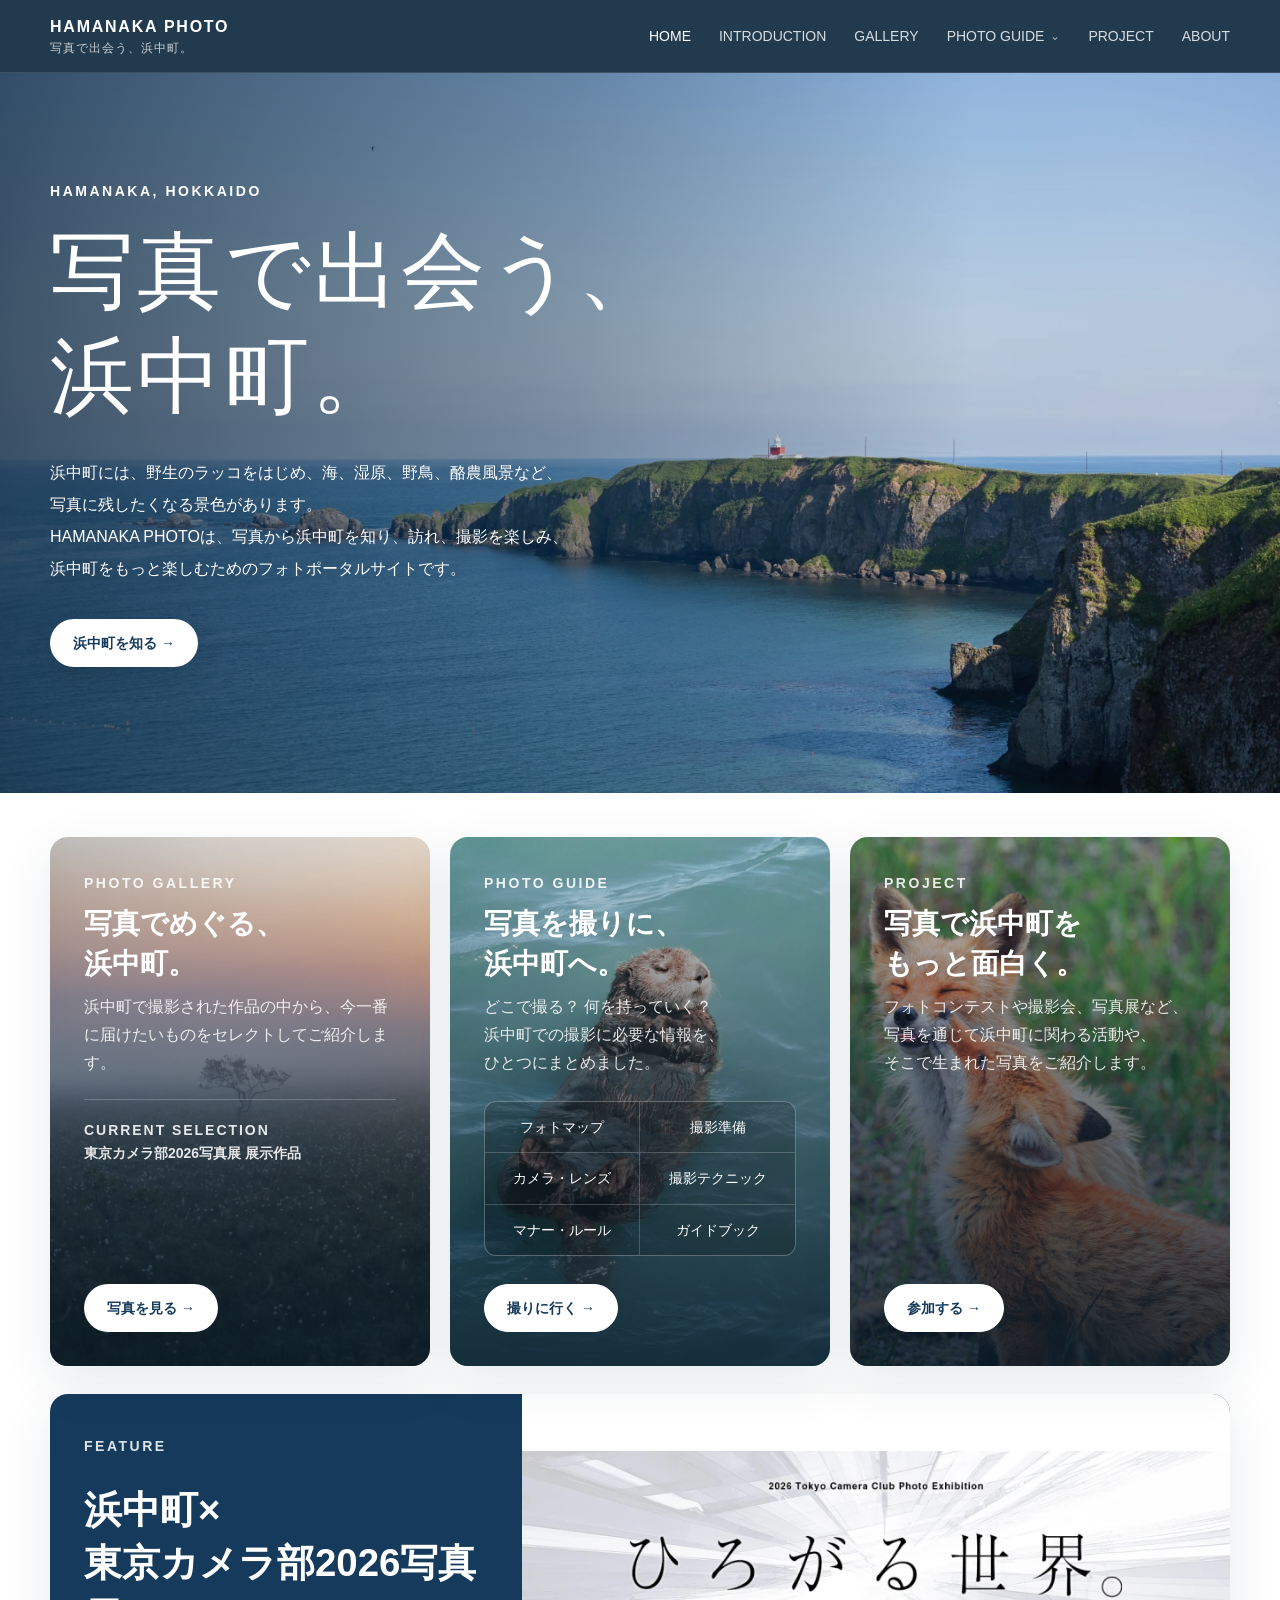
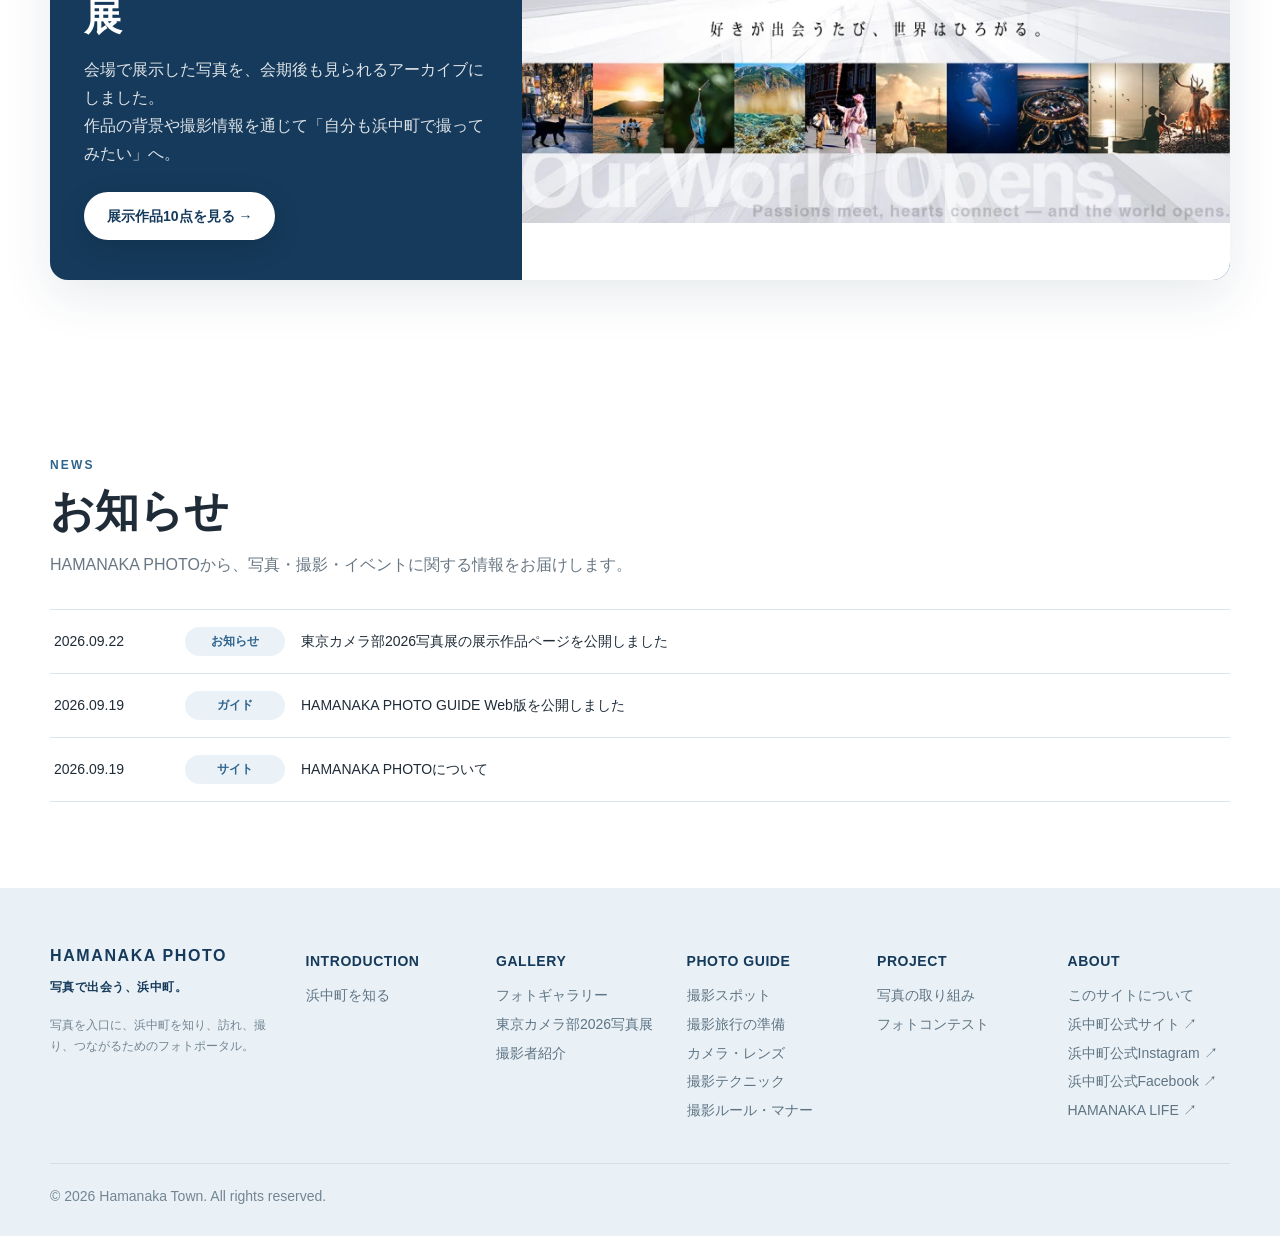
==== commit 7e5ccd36: "Update index.html" ====
--- a/index.html
+++ b/index.html
@@ -65,7 +65,7 @@
         <p>どこで撮る？ 何を持っていく？<br>浜中町での撮影に必要な情報を、<br>ひとつにまとめました。</p>
         <div class="mini-links">
           <a href="guide-article.html?article=photo-map">フォトマップ</a>
-          <a href="guide-article.html?article=trip">旅行準備</a>
+          <a href="guide-article.html?article=trip">撮影準備</a>
           <a href="guide-article.html?article=gear">カメラ・レンズ</a>
           <a href="guide-article.html?article=technique">撮影テクニック</a>
           <a href="guide-article.html?article=manner">マナー・ルール</a>
@@ -86,7 +86,7 @@
       <div class="copy">
         <p class="eyebrow">FEATURE</p>
         <h2>浜中町×<br>東京カメラ部2026写真展</h2>
-        <p>会場で展示した写真を、会期後も見られるアーカイブへ。<br>作品の背景や撮影情報を通じて「自分も浜中町で撮ってみたい」につなげます。</p>
+        <p>会場で展示した写真を、会期後も見られるアーカイブにしました。<br>作品の背景や撮影情報を通じて「自分も浜中町で撮ってみたい」へ。</p>
         <p class="feature-release-note" data-exhibition-before>9月22日18:30公開予定</p>
         <a class="btn btn-light" href="gallery.html?selection=tokyo-camera-club-2026" data-exhibition-after hidden>展示作品10点を見る →</a>
       </div>
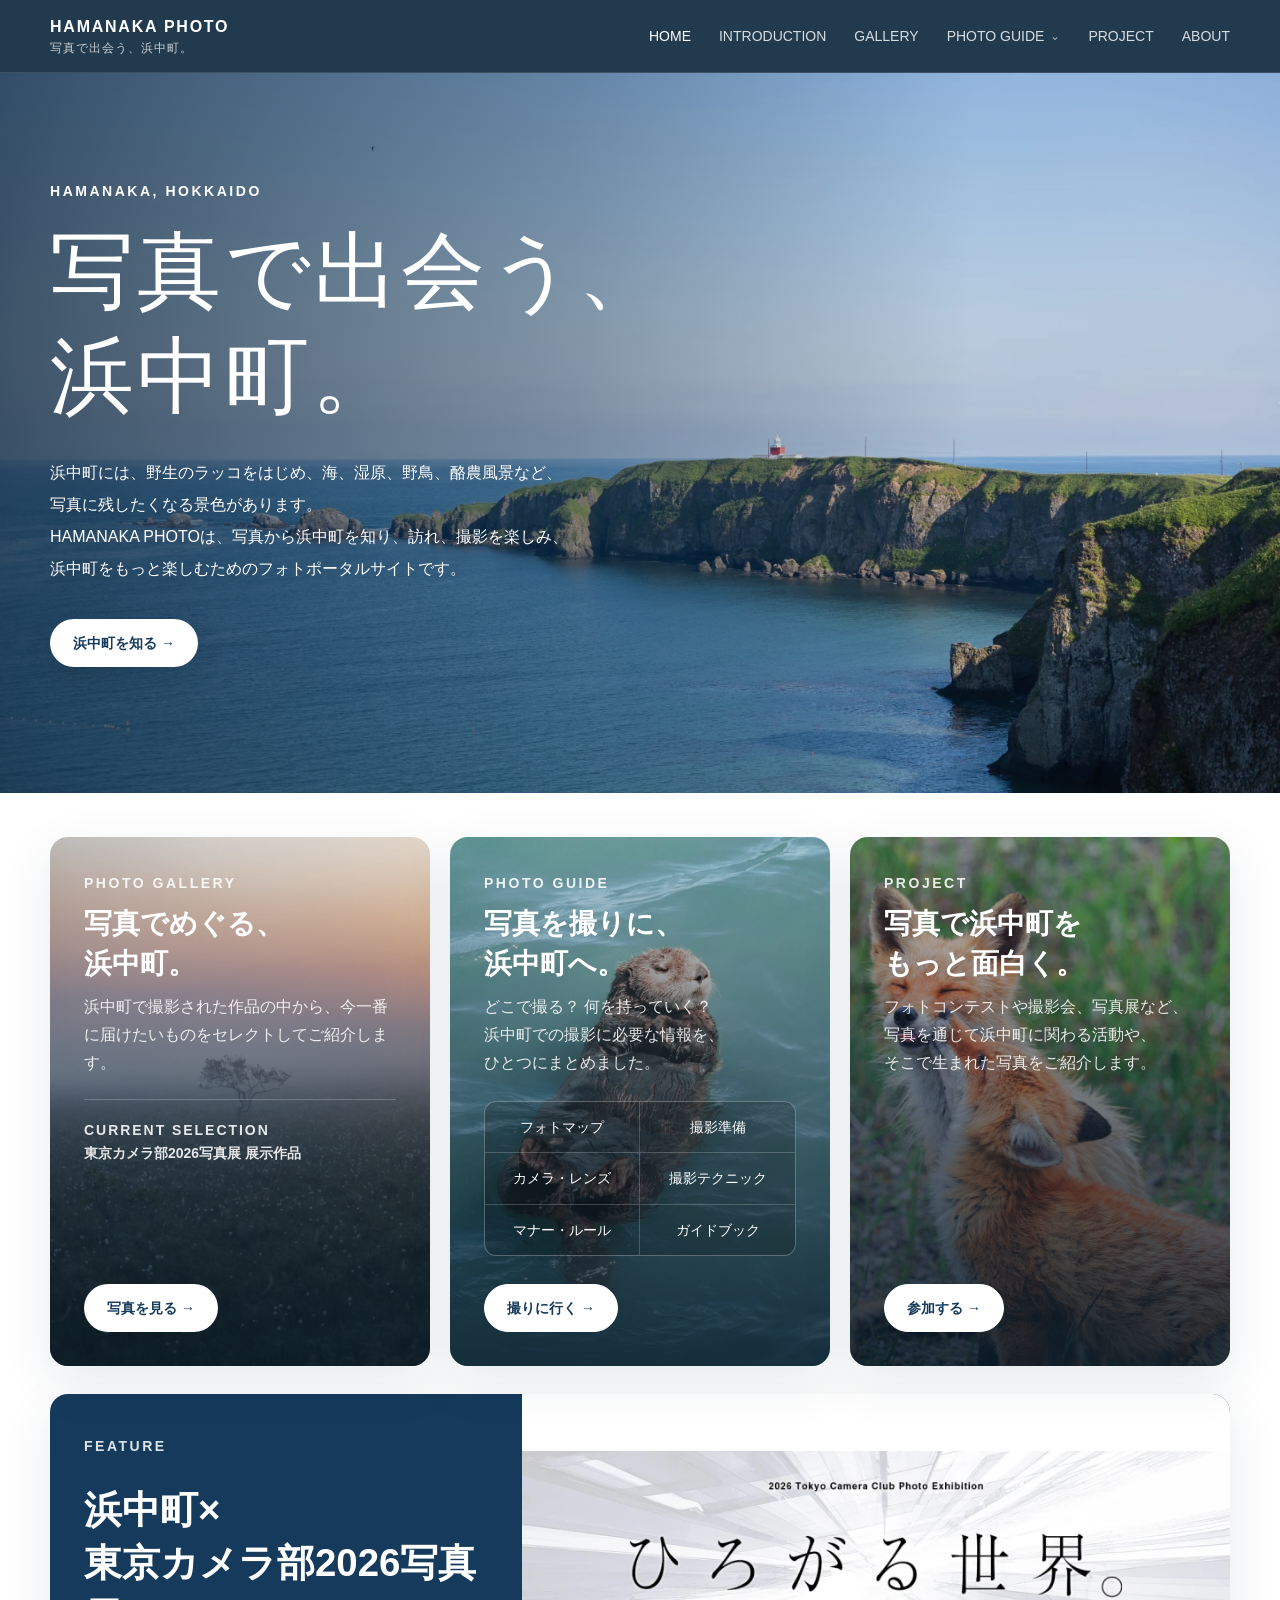
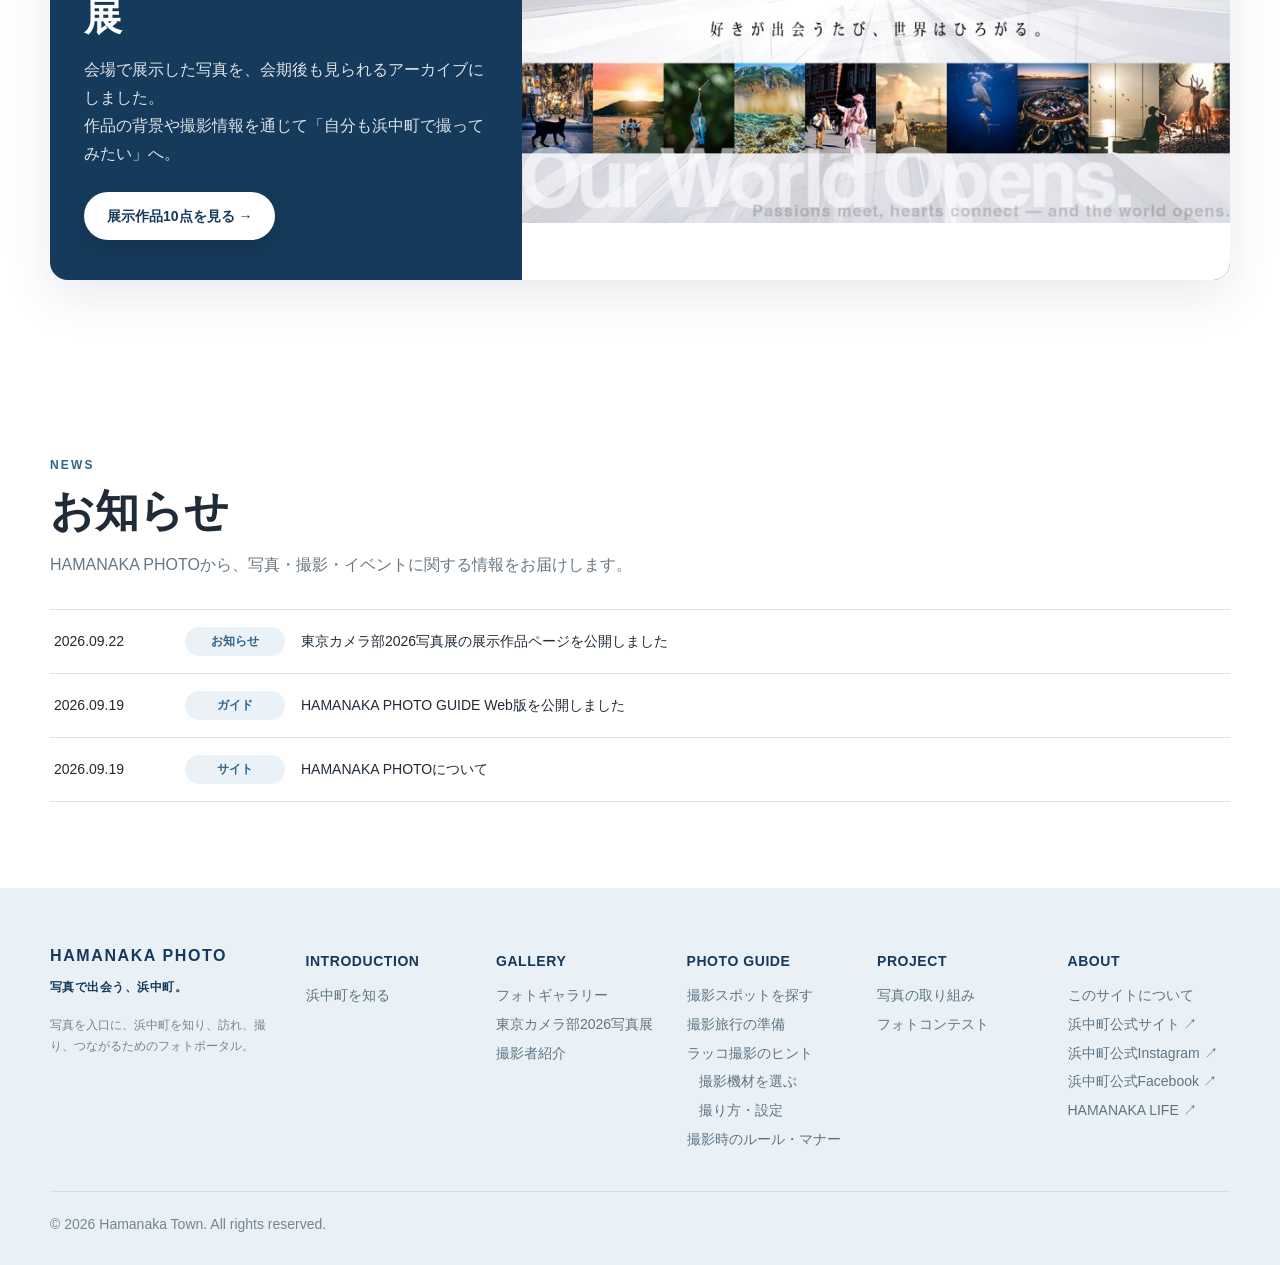
==== commit 28914b78: "Update footer Photo Guide hierarchy" ====
--- a/index.html
+++ b/index.html
@@ -122,8 +122,8 @@
   <div class="container copyright">© <span data-year></span> Hamanaka Town. All rights reserved.</div>
 </footer>
 
-<script src="assets/js/main.js?v=3"></script>
+<script src="assets/js/main.js?v=4"></script>
 <script src="assets/js/home.js?v=2"></script>
-<script src="assets/js/year.js?v=3"></script>
+<script src="assets/js/year.js?v=4"></script>
 </body>
 </html>
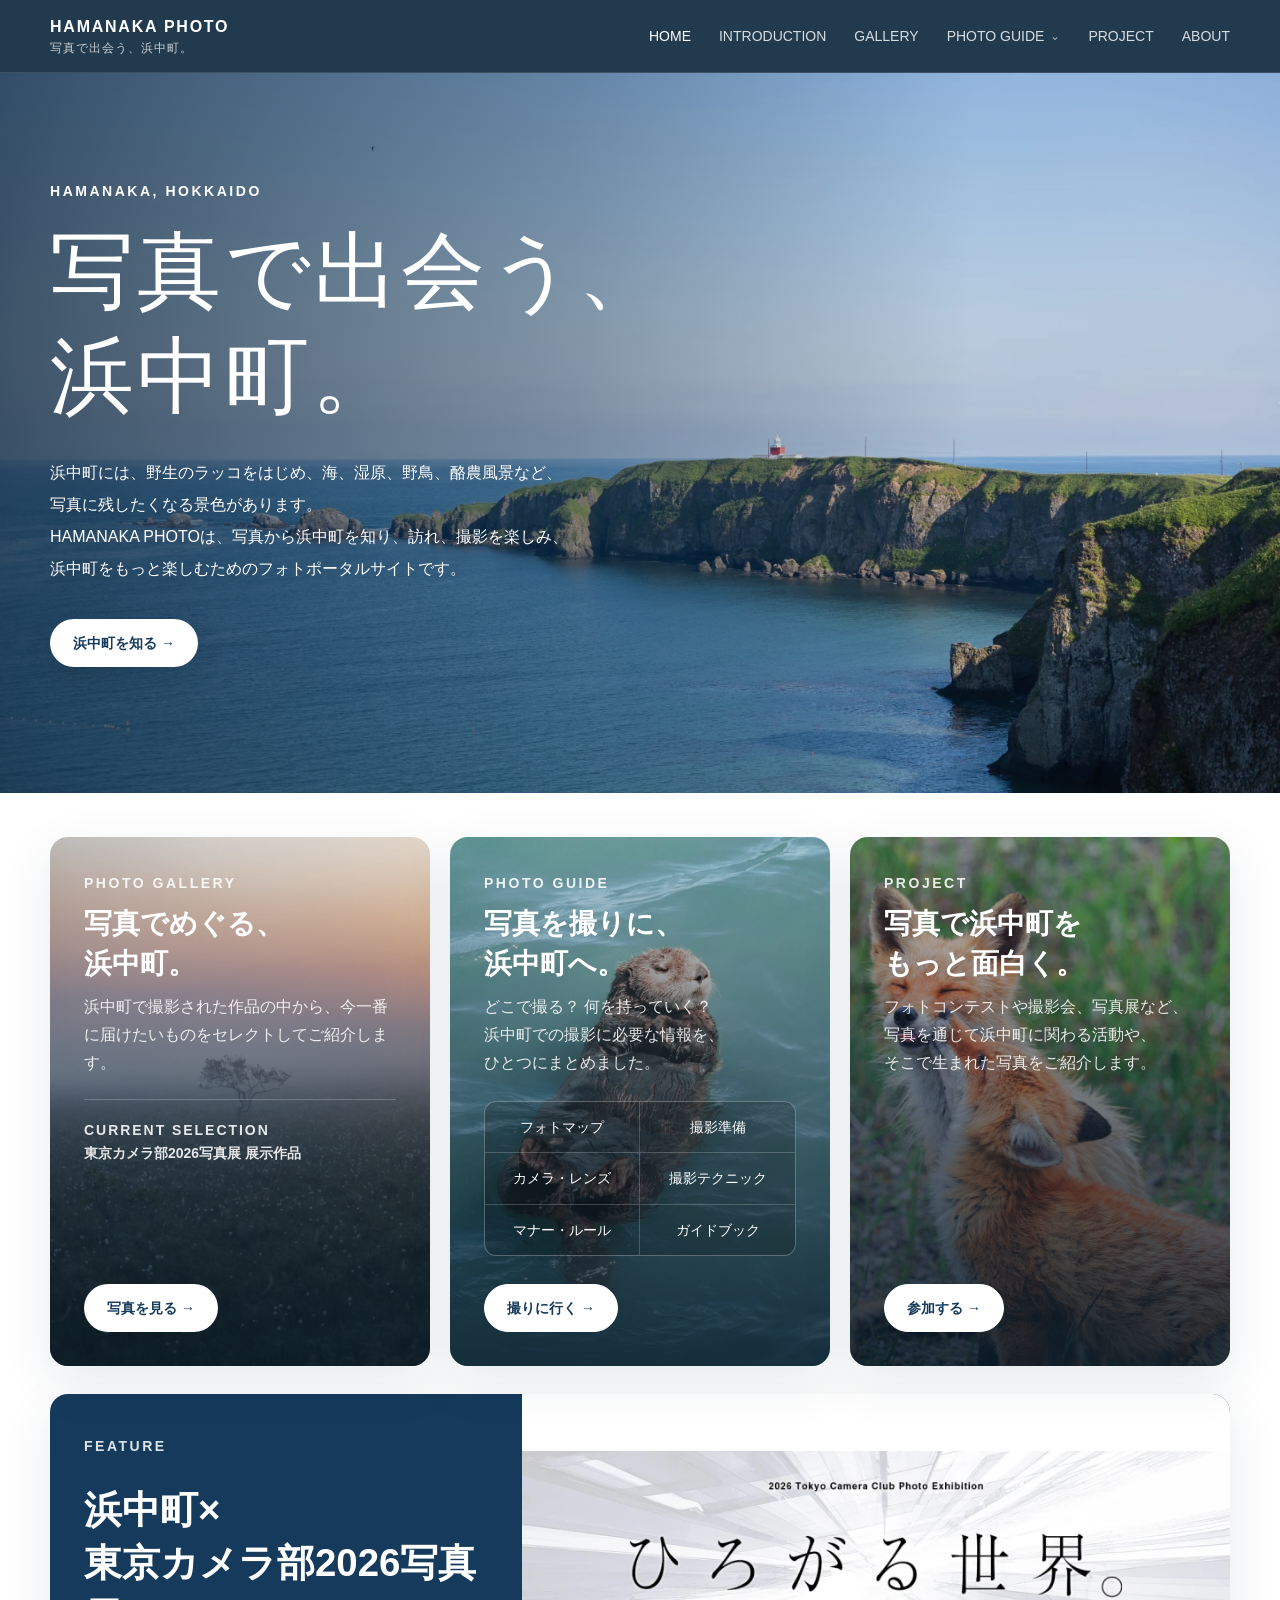
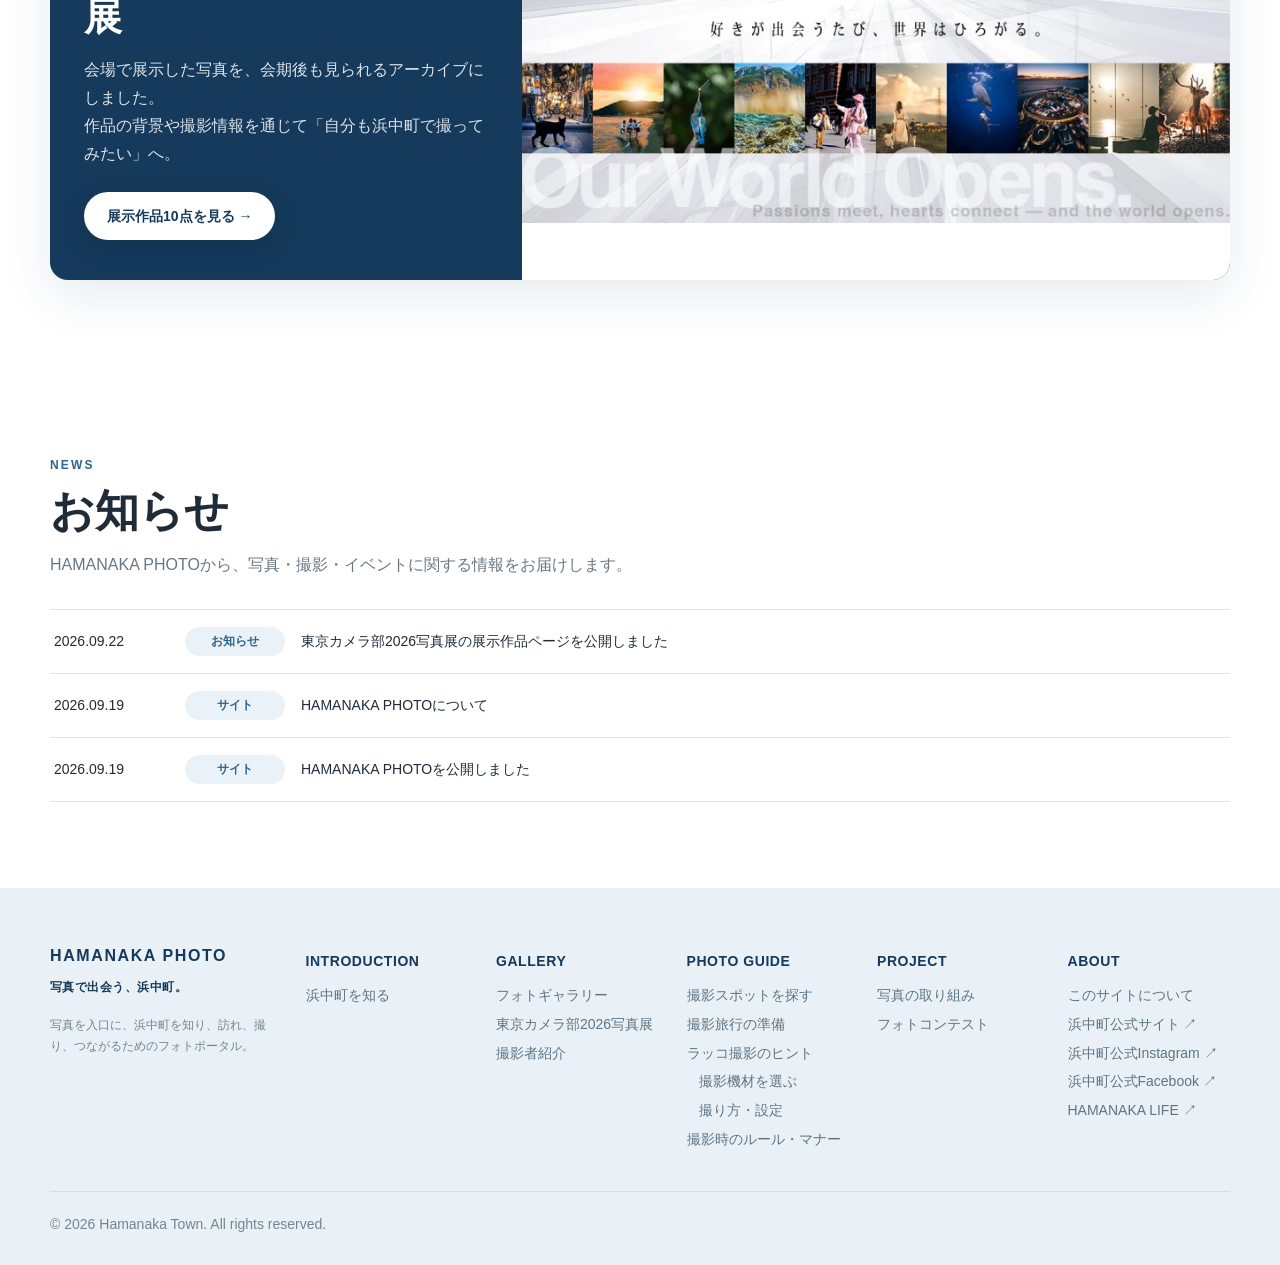
==== commit 3738e5e9: "Update index.html news" ====
--- a/index.html
+++ b/index.html
@@ -104,8 +104,9 @@
       </div>
       <div class="news-list">
         <div class="news-row" data-exhibition-news hidden><time datetime="2026-09-22">2026.09.22</time><span class="tag">お知らせ</span><a href="gallery.html?selection=tokyo-camera-club-2026">東京カメラ部2026写真展の展示作品ページを公開しました</a></div>
-        <div class="news-row"><time datetime="2026-09-19">2026.09.19</time><span class="tag">ガイド</span><a href="guide.html">HAMANAKA PHOTO GUIDE Web版を公開しました</a></div>
+        <!--<div class="news-row"><time datetime="2026-09-19">2026.09.19</time><span class="tag">ガイド</span><a href="guide.html">HAMANAKA PHOTO GUIDE Web版を公開しました</a></div>-->
         <div class="news-row"><time datetime="2026-09-19">2026.09.19</time><span class="tag">サイト</span><a href="about.html">HAMANAKA PHOTOについて</a></div>
+        <div class="news-row"><time datetime="2026-09-19">2026.09.19</time><span class="tag">サイト</span><a href="about.html">HAMANAKA PHOTOを公開しました</a></div>
       </div>
     </div>
   </section>
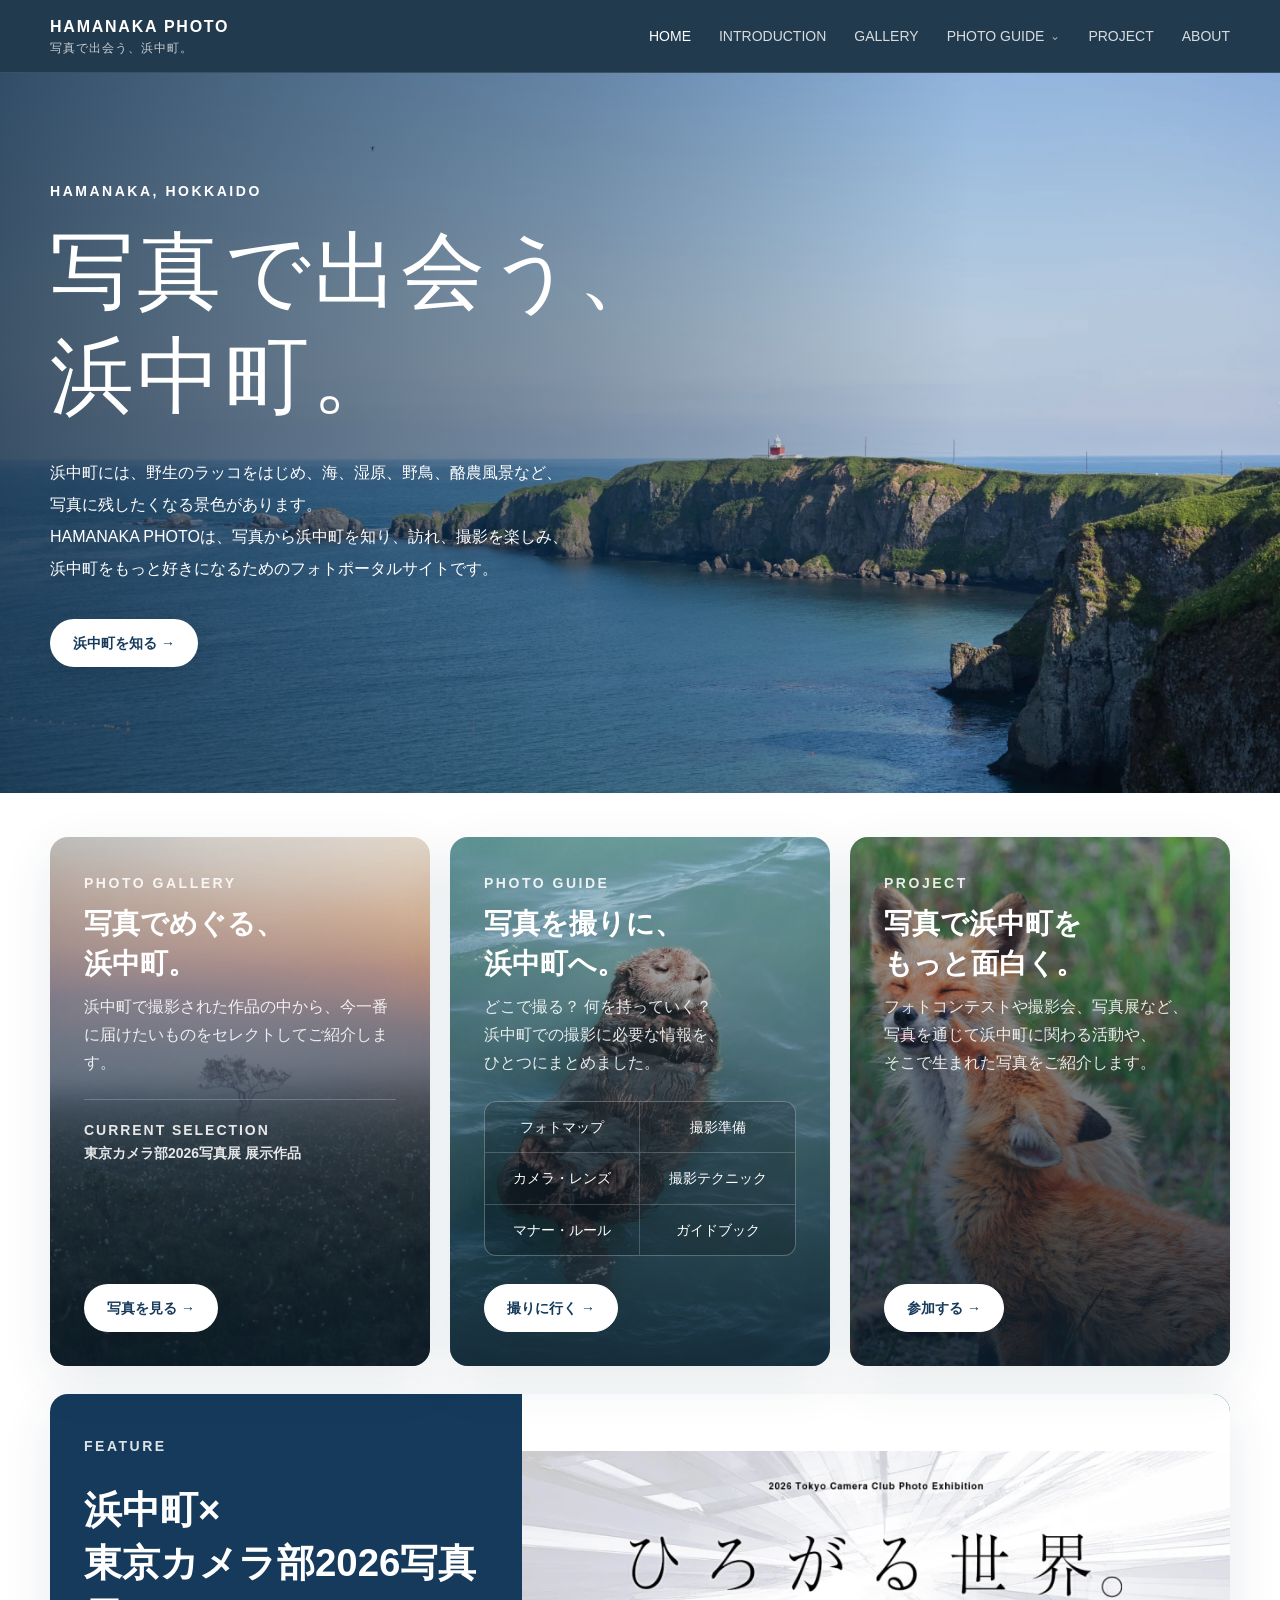
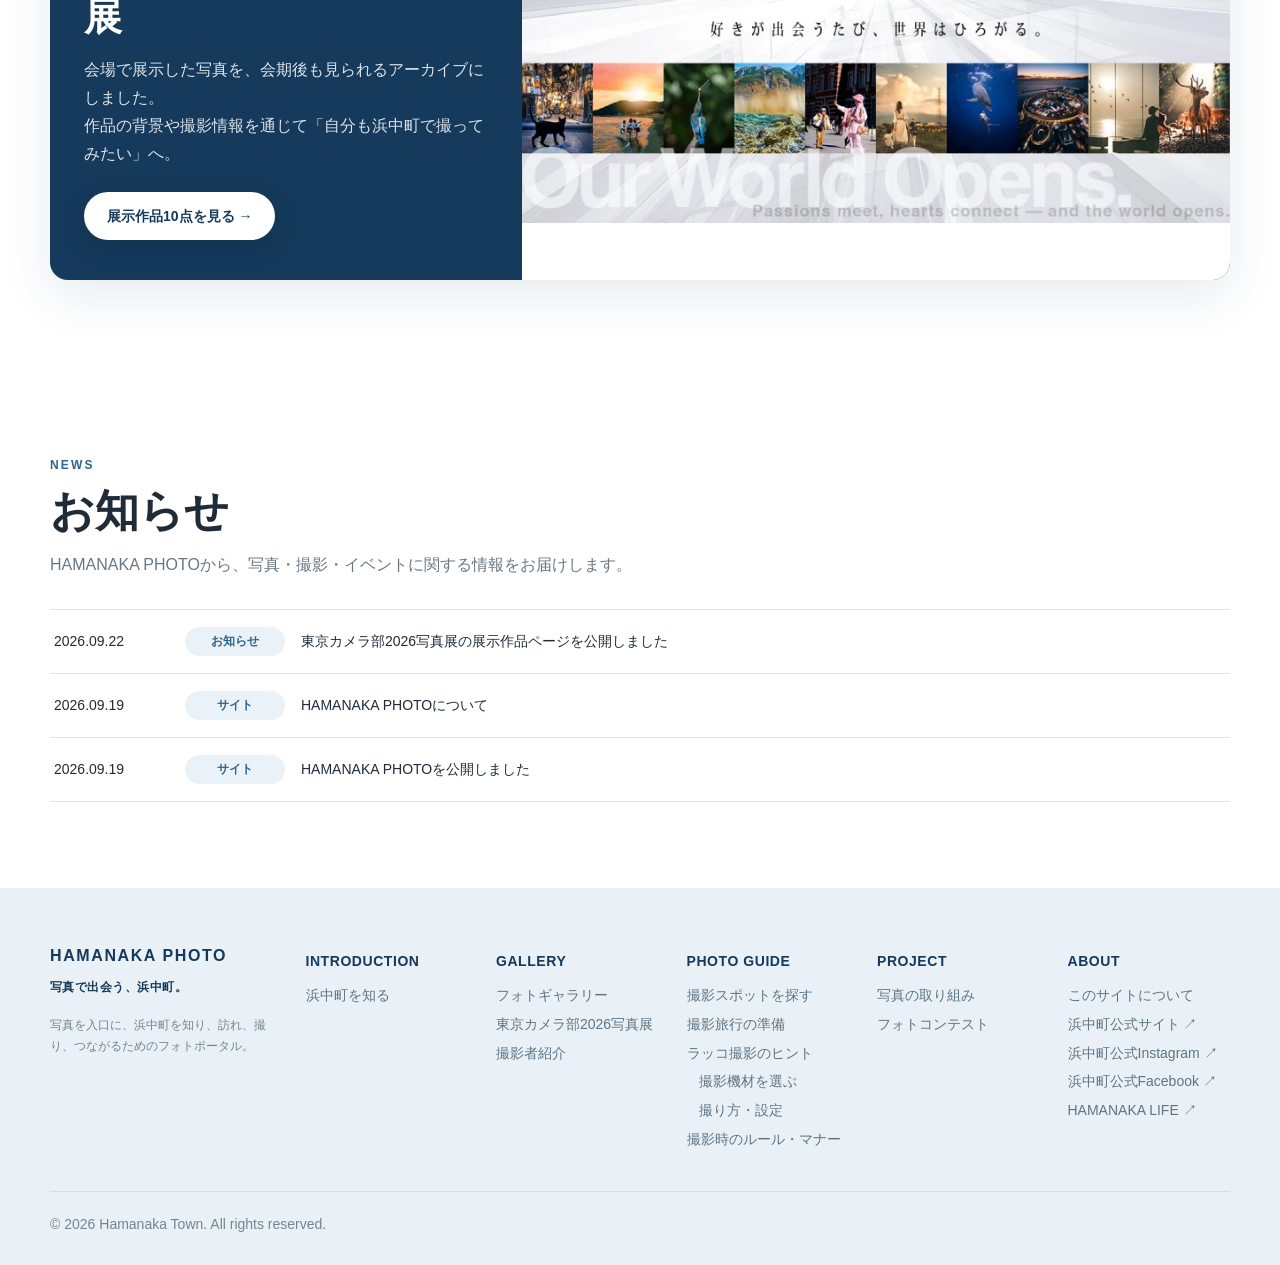
==== commit 936763c8: "Update index.html" ====
--- a/index.html
+++ b/index.html
@@ -36,7 +36,7 @@
       <h1>写真で出会う、<br>浜中町。</h1>
       <p class="hero-copy">
         浜中町には、野生のラッコをはじめ、海、湿原、野鳥、酪農風景など、<br>写真に残したくなる景色があります。<br>
-        HAMANAKA PHOTOは、写真から浜中町を知り、訪れ、撮影を楽しみ、<br>浜中町をもっと楽しむためのフォトポータルサイトです。
+        HAMANAKA PHOTOは、写真から浜中町を知り、訪れ、撮影を楽しみ、<br>浜中町をもっと好きになるためのフォトポータルサイトです。
       </p>
       <div class="hero-actions">
         <a class="btn btn-light" href="introduction.html">浜中町を知る →</a>
@@ -106,7 +106,7 @@
         <div class="news-row" data-exhibition-news hidden><time datetime="2026-09-22">2026.09.22</time><span class="tag">お知らせ</span><a href="gallery.html?selection=tokyo-camera-club-2026">東京カメラ部2026写真展の展示作品ページを公開しました</a></div>
         <!--<div class="news-row"><time datetime="2026-09-19">2026.09.19</time><span class="tag">ガイド</span><a href="guide.html">HAMANAKA PHOTO GUIDE Web版を公開しました</a></div>-->
         <div class="news-row"><time datetime="2026-09-19">2026.09.19</time><span class="tag">サイト</span><a href="about.html">HAMANAKA PHOTOについて</a></div>
-        <div class="news-row"><time datetime="2026-09-19">2026.09.19</time><span class="tag">サイト</span><a href="about.html">HAMANAKA PHOTOを公開しました</a></div>
+        <div class="news-row"><time datetime="2026-09-19">2026.09.19</time><span class="tag">サイト</span><a href="index.html">HAMANAKA PHOTOを公開しました</a></div>
       </div>
     </div>
   </section>
